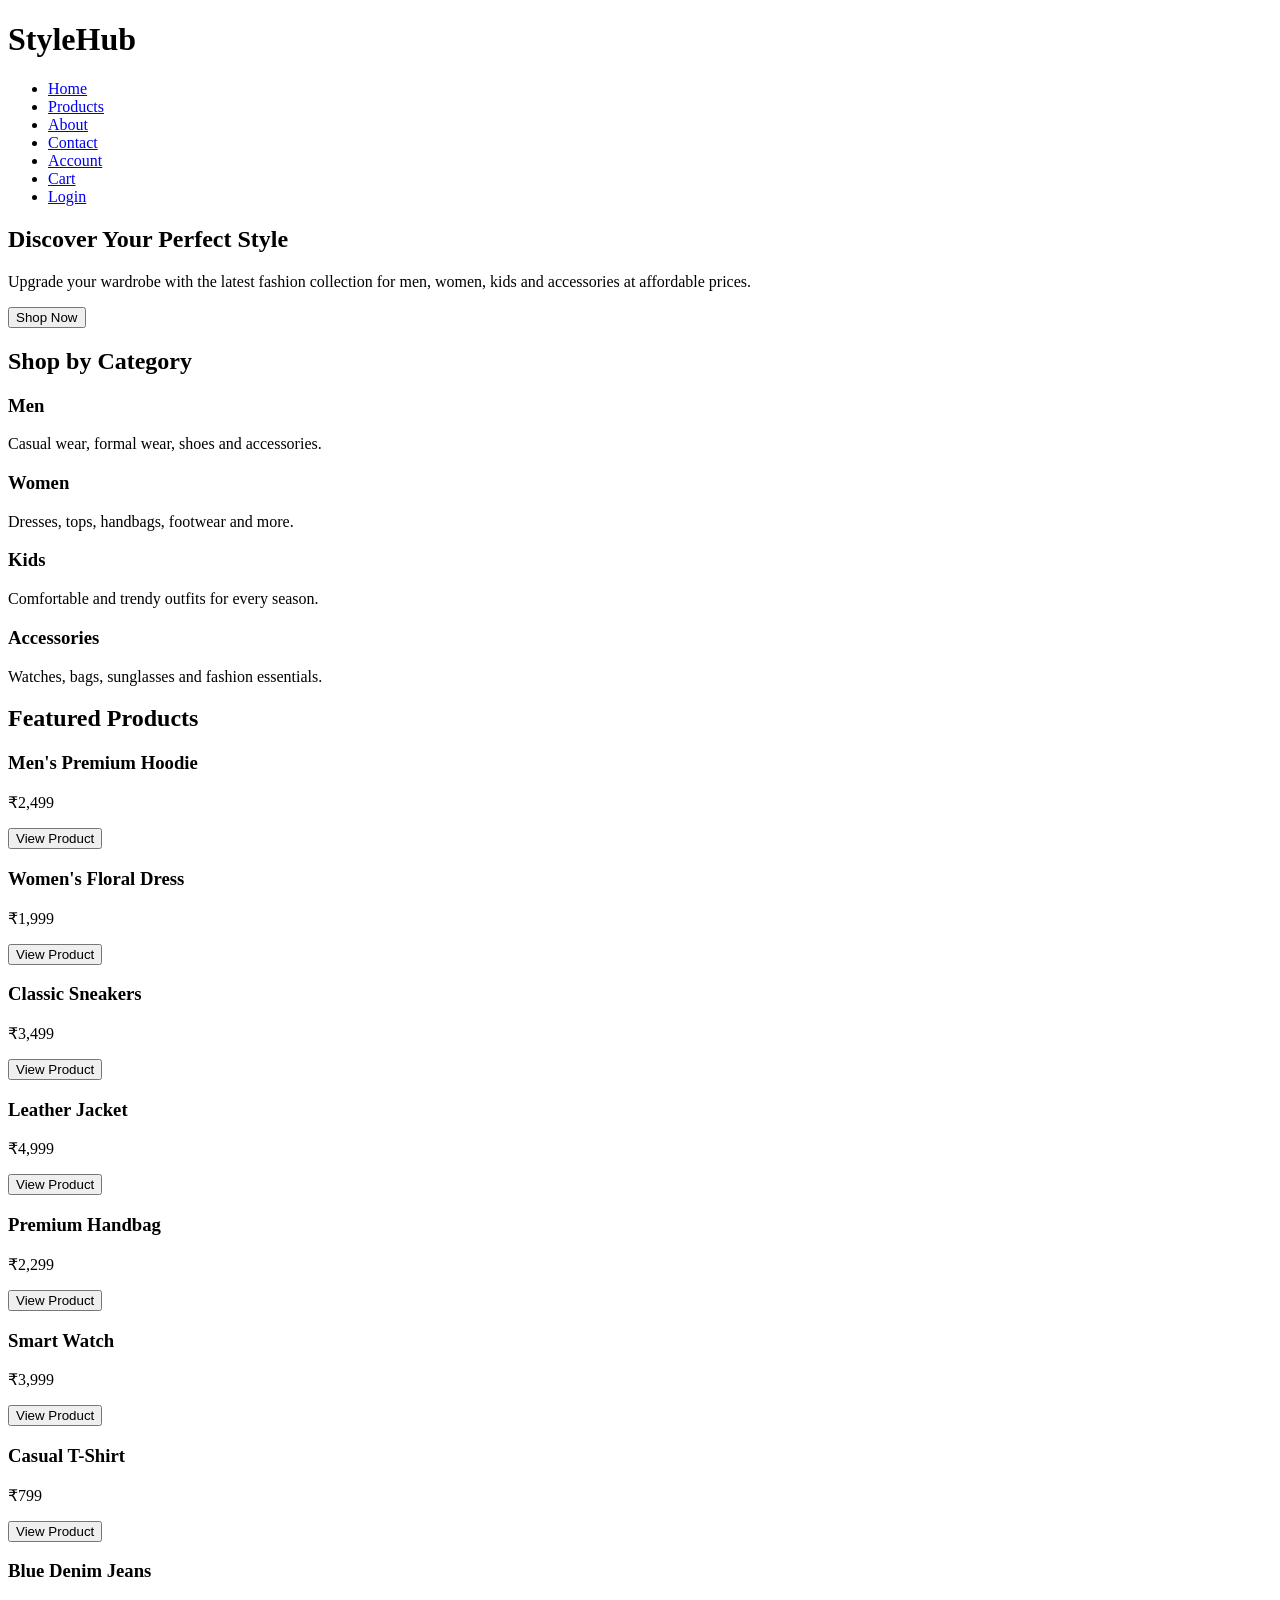
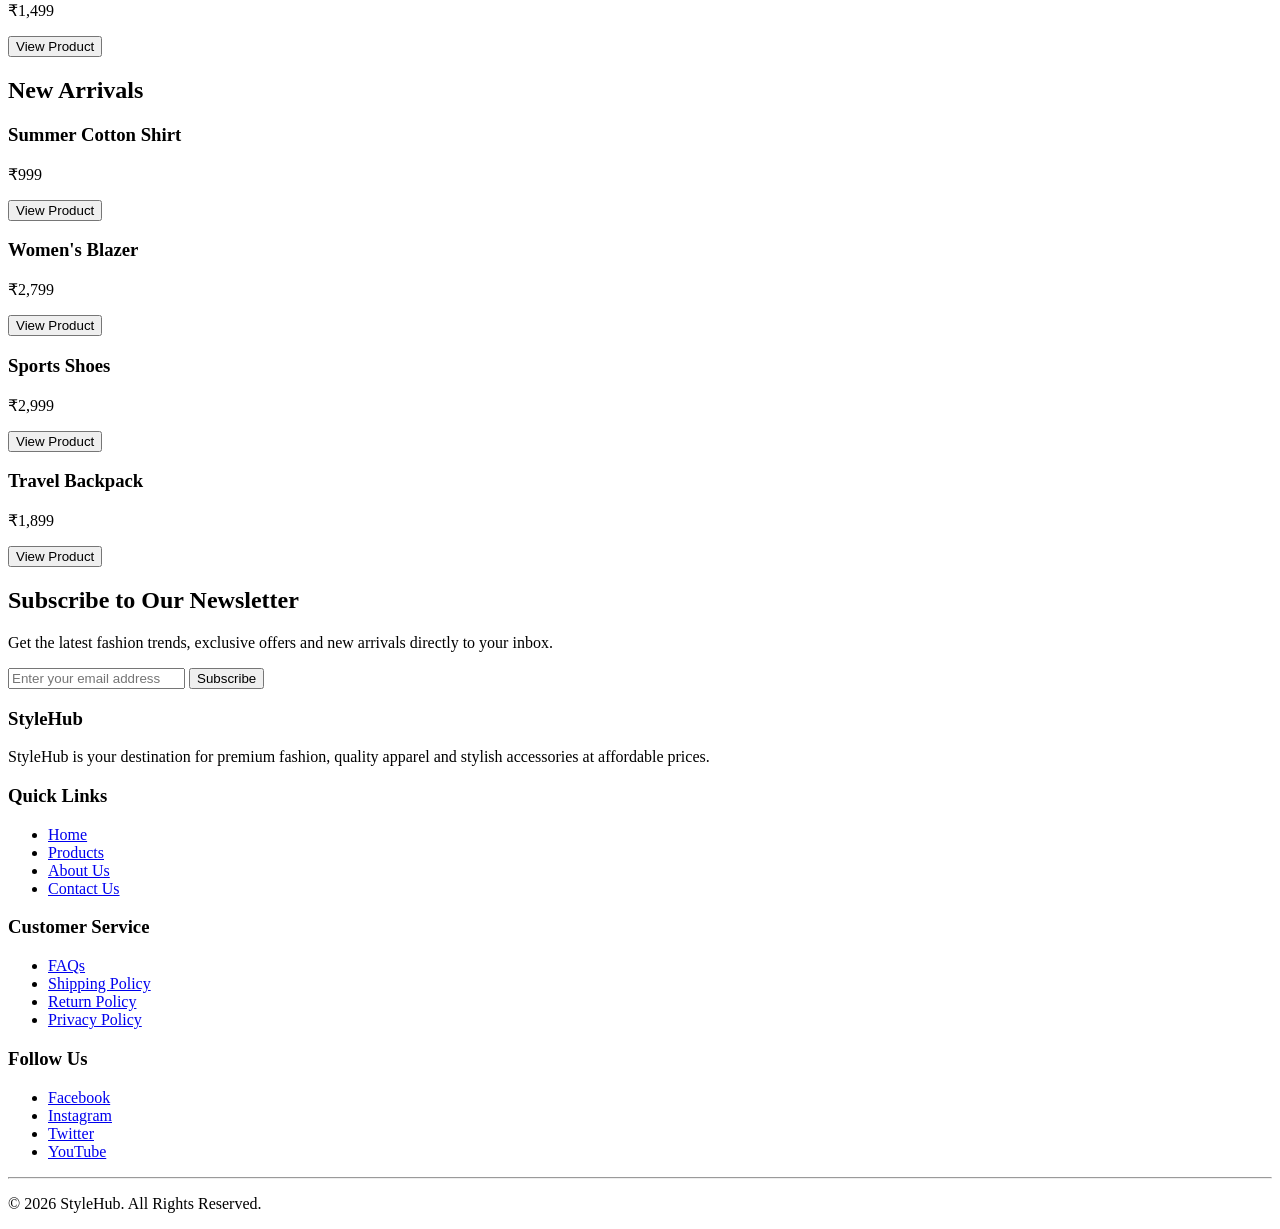
==== index.html @ c5a5be0a "Day 2:Complete HTML structure for StyleHub" ====
<!DOCTYPE html>
<html lang="en">
<head>
    <meta charset="UTF-8">
    <meta name="viewport" content="width=device-width, initial-scale=1.0">
    <title>StyleHub | Fashion & Apparel</title>
    <link rel="stylesheet" href="style.css">
</head>

<body>

<header>

    <div class="logo">
        <h1>StyleHub</h1>
    </div>

    <nav>
        <ul>
            <li><a href="index.html">Home</a></li>
            <li><a href="products.html">Products</a></li>
            <li><a href="about.html">About</a></li>
            <li><a href="contact.html">Contact</a></li>
            <li><a href="account.html">Account</a></li>
            <li><a href="cart.html">Cart</a></li>
            <li><a href="login.html">Login</a></li>
        </ul>
    </nav>

</header>

<main>

<section class="hero">

    <div class="hero-content">

        <h2>Discover Your Perfect Style</h2>

        <p>
            Upgrade your wardrobe with the latest fashion collection for
            men, women, kids and accessories at affordable prices.
        </p>

        <a href="products.html">
            <button>Shop Now</button>
        </a>

    </div>

</section>

<section class="categories">

<h2>Shop by Category</h2>

<div class="category-container">

<div class="category-card">
<h3>Men</h3>
<p>Casual wear, formal wear, shoes and accessories.</p>
</div>

<div class="category-card">
<h3>Women</h3>
<p>Dresses, tops, handbags, footwear and more.</p>
</div>

<div class="category-card">
<h3>Kids</h3>
<p>Comfortable and trendy outfits for every season.</p>
</div>

<div class="category-card">
<h3>Accessories</h3>
<p>Watches, bags, sunglasses and fashion essentials.</p>
</div>

</div>

</section>

<section class="featured-products">

<h2>Featured Products</h2>

<div class="product-container">

<div class="product-card">

<h3>Men's Premium Hoodie</h3>

<p>₹2,499</p>

<a href="product.html">
<button>View Product</button>
</a>

</div>

<div class="product-card">

<h3>Women's Floral Dress</h3>

<p>₹1,999</p>

<a href="product.html">
<button>View Product</button>
</a>

</div>

<div class="product-card">

<h3>Classic Sneakers</h3>

<p>₹3,499</p>

<a href="product.html">
<button>View Product</button>
</a>

</div>

<div class="product-card">

<h3>Leather Jacket</h3>

<p>₹4,999</p>

<a href="product.html">
<button>View Product</button>
</a>

</div>

<div class="product-card">

<h3>Premium Handbag</h3>

<p>₹2,299</p>

<a href="product.html">
<button>View Product</button>
</a>

</div>

<div class="product-card">

<h3>Smart Watch</h3>

<p>₹3,999</p>

<a href="product.html">
<button>View Product</button>
</a>

</div>

<div class="product-card">

<h3>Casual T-Shirt</h3>

<p>₹799</p>

<a href="product.html">
<button>View Product</button>
</a>

</div>

<div class="product-card">

<h3>Blue Denim Jeans</h3>

<p>₹1,499</p>

<a href="product.html">
<button>View Product</button>
</a>

</div>

</div>

</section>
<!-- New Arrivals -->

<section class="new-arrivals">

<h2>New Arrivals</h2>

<div class="product-container">

<div class="product-card">
<h3>Summer Cotton Shirt</h3>
<p>₹999</p>
<a href="product.html"><button>View Product</button></a>
</div>

<div class="product-card">
<h3>Women's Blazer</h3>
<p>₹2,799</p>
<a href="product.html"><button>View Product</button></a>
</div>

<div class="product-card">
<h3>Sports Shoes</h3>
<p>₹2,999</p>
<a href="product.html"><button>View Product</button></a>
</div>

<div class="product-card">
<h3>Travel Backpack</h3>
<p>₹1,899</p>
<a href="product.html"><button>View Product</button></a>
</div>

</div>

</section>

<!-- Newsletter -->

<section class="newsletter">

<h2>Subscribe to Our Newsletter</h2>

<p>
Get the latest fashion trends, exclusive offers and new arrivals directly to your inbox.
</p>

<form>

<input
type="email"
placeholder="Enter your email address"
required>

<button type="submit">
Subscribe
</button>

</form>

</section>

</main>

<!-- Footer -->

<footer>

<div class="footer-section">

<h3>StyleHub</h3>

<p>
StyleHub is your destination for premium fashion, quality apparel and stylish accessories at affordable prices.
</p>

</div>

<div class="footer-section">

<h3>Quick Links</h3>

<ul>
<li><a href="index.html">Home</a></li>
<li><a href="products.html">Products</a></li>
<li><a href="about.html">About Us</a></li>
<li><a href="contact.html">Contact Us</a></li>
</ul>

</div>

<div class="footer-section">

<h3>Customer Service</h3>

<ul>
<li><a href="#">FAQs</a></li>
<li><a href="#">Shipping Policy</a></li>
<li><a href="#">Return Policy</a></li>
<li><a href="#">Privacy Policy</a></li>
</ul>

</div>

<div class="footer-section">

<h3>Follow Us</h3>

<ul>
<li><a href="#">Facebook</a></li>
<li><a href="#">Instagram</a></li>
<li><a href="#">Twitter</a></li>
<li><a href="#">YouTube</a></li>
</ul>

</div>

<hr>

<p class="copyright">
&copy; 2026 StyleHub. All Rights Reserved.
</p>

</footer>

</body>
</html>
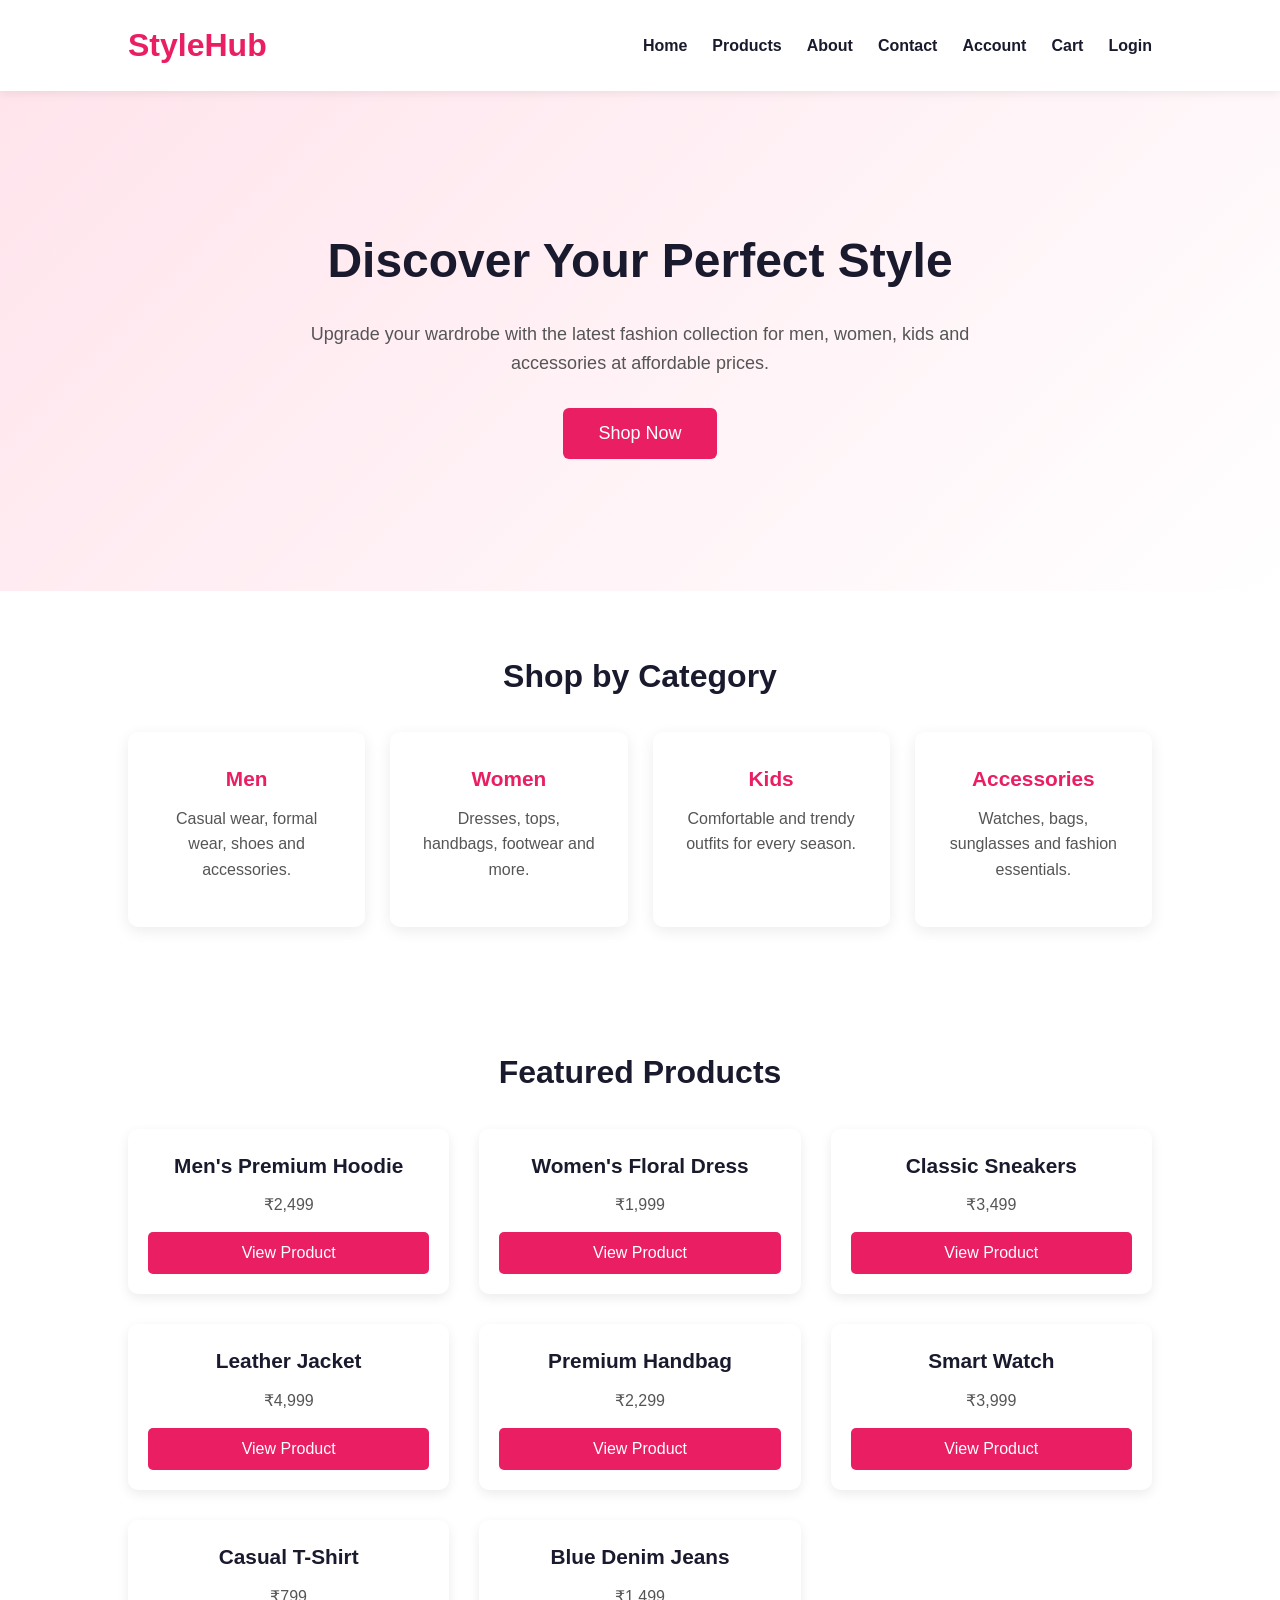
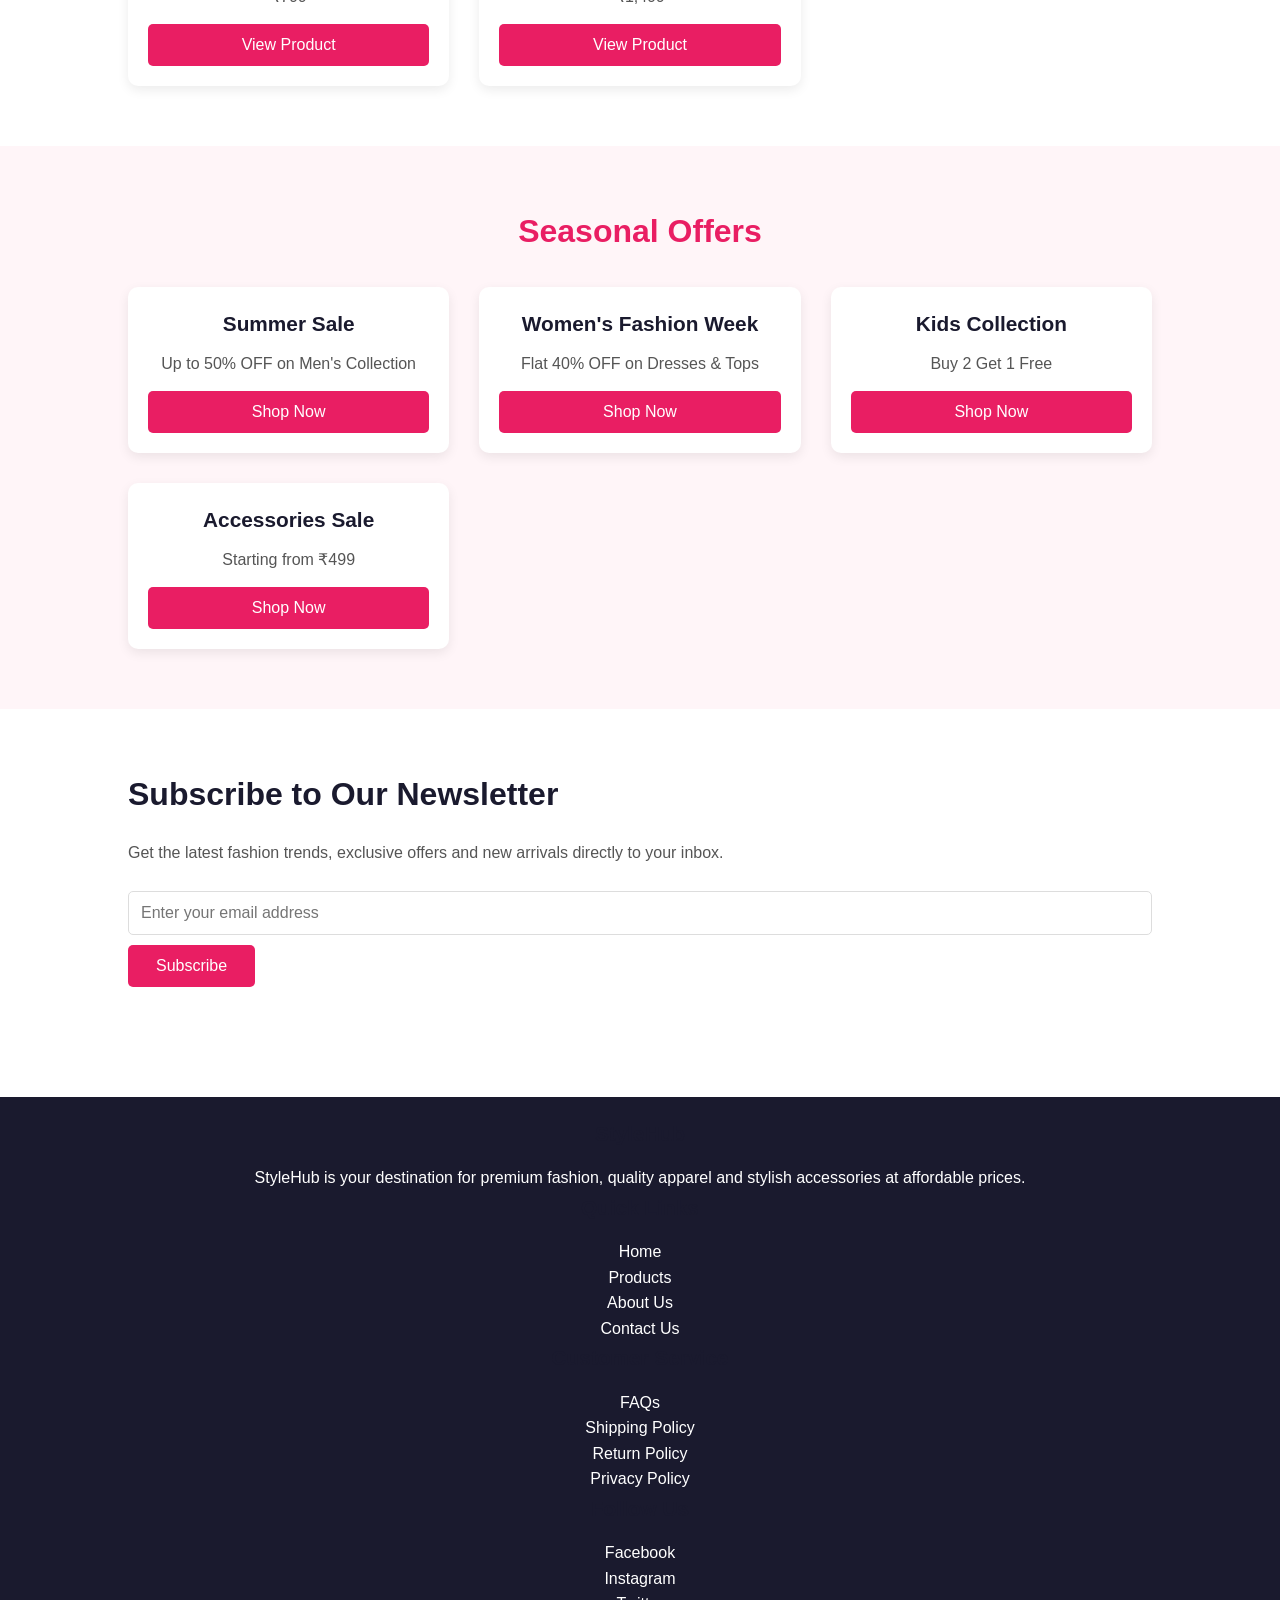
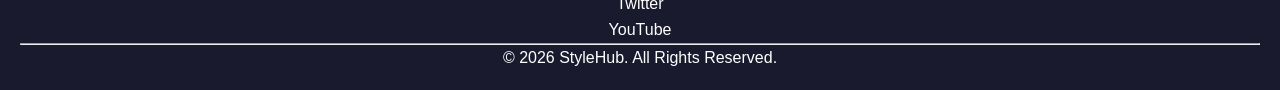
==== commit fec3750f: "Day 3: Update HTML pages and complete CSS styling for StyleHub" ====
--- a/index.html
+++ b/index.html
@@ -185,36 +185,34 @@
 </div>
 
 </section>
-<!-- New Arrivals -->
-
-<section class="new-arrivals">
-
-<h2>New Arrivals</h2>
+<section class="seasonal-offers">
+
+<h2>Seasonal Offers</h2>
 
 <div class="product-container">
 
 <div class="product-card">
-<h3>Summer Cotton Shirt</h3>
-<p>₹999</p>
-<a href="product.html"><button>View Product</button></a>
-</div>
-
-<div class="product-card">
-<h3>Women's Blazer</h3>
-<p>₹2,799</p>
-<a href="product.html"><button>View Product</button></a>
-</div>
-
-<div class="product-card">
-<h3>Sports Shoes</h3>
-<p>₹2,999</p>
-<a href="product.html"><button>View Product</button></a>
-</div>
-
-<div class="product-card">
-<h3>Travel Backpack</h3>
-<p>₹1,899</p>
-<a href="product.html"><button>View Product</button></a>
+<h3>Summer Sale</h3>
+<p>Up to 50% OFF on Men's Collection</p>
+<a href="products.html"><button>Shop Now</button></a>
+</div>
+
+<div class="product-card">
+<h3>Women's Fashion Week</h3>
+<p>Flat 40% OFF on Dresses & Tops</p>
+<a href="products.html"><button>Shop Now</button></a>
+</div>
+
+<div class="product-card">
+<h3>Kids Collection</h3>
+<p>Buy 2 Get 1 Free</p>
+<a href="products.html"><button>Shop Now</button></a>
+</div>
+
+<div class="product-card">
+<h3>Accessories Sale</h3>
+<p>Starting from ₹499</p>
+<a href="products.html"><button>Shop Now</button></a>
 </div>
 
 </div>
--- a/style.css
+++ b/style.css
@@ -0,0 +1,582 @@
+/* ===================================
+   GLOBAL RESET
+=================================== */
+
+*{
+    margin:0;
+    padding:0;
+    box-sizing:border-box;
+}
+
+html{
+    scroll-behavior:smooth;
+}
+
+body{
+    font-family:Arial, Helvetica, sans-serif;
+    background:#ffffff;
+    color:#1A1A2E;
+    line-height:1.6;
+}
+
+/* ===================================
+   LINKS
+=================================== */
+
+a{
+    text-decoration:none;
+    color:inherit;
+}
+
+/* ===================================
+   LISTS
+=================================== */
+
+ul{
+    list-style:none;
+}
+
+/* ===================================
+   IMAGES
+=================================== */
+
+img{
+    max-width:100%;
+    display:block;
+}
+
+/* ===================================
+   MAIN
+=================================== */
+
+main{
+    min-height:70vh;
+}
+
+/* ===================================
+   SECTIONS
+=================================== */
+
+section{
+    padding:60px 10%;
+}
+
+/* ===================================
+   HEADINGS
+=================================== */
+
+h1{
+    font-size:2.2rem;
+    color:#E91E63;
+}
+
+h2{
+    font-size:2rem;
+    color:#1A1A2E;
+    margin-bottom:20px;
+}
+
+h3{
+    font-size:1.3rem;
+    color:#1A1A2E;
+    margin-bottom:15px;
+}
+
+p{
+    color:#555;
+    margin-bottom:15px;
+}
+
+/* ===================================
+   BUTTONS
+=================================== */
+
+button{
+    background:#E91E63;
+    color:#ffffff;
+    border:none;
+    padding:12px 28px;
+    border-radius:5px;
+    font-size:16px;
+    cursor:pointer;
+    transition:0.3s ease;
+}
+
+button:hover{
+    background:#C2185B;
+}
+
+/* ===================================
+   FORM ELEMENTS
+=================================== */
+
+input,
+textarea,
+select{
+    width:100%;
+    padding:12px;
+    margin:10px 0;
+    border:1px solid #dddddd;
+    border-radius:5px;
+    font-size:16px;
+    outline:none;
+    transition:0.3s;
+}
+
+input:focus,
+textarea:focus,
+select:focus{
+    border-color:#E91E63;
+}
+
+/* ===================================
+   TABLES
+=================================== */
+
+table{
+    width:100%;
+    border-collapse:collapse;
+    margin-top:20px;
+}
+
+th,
+td{
+    border:1px solid #dddddd;
+    padding:15px;
+    text-align:center;
+}
+
+th{
+    background:#E91E63;
+    color:#ffffff;
+}
+/* ===================================
+   HEADER
+=================================== */
+
+header{
+    display:flex;
+    justify-content:space-between;
+    align-items:center;
+    padding:20px 10%;
+    background:#FFFFFF;
+    box-shadow:0 2px 10px rgba(0,0,0,0.08);
+    position:sticky;
+    top:0;
+    z-index:1000;
+}
+
+.logo h1{
+    color:#E91E63;
+    font-size:32px;
+    font-weight:bold;
+}
+
+/* ===================================
+   NAVIGATION
+=================================== */
+
+nav ul{
+    display:flex;
+    gap:25px;
+}
+
+nav ul li{
+    list-style:none;
+}
+
+nav ul li a{
+    color:#1A1A2E;
+    font-weight:600;
+    transition:0.3s;
+}
+
+nav ul li a:hover{
+    color:#E91E63;
+}
+
+/* ===================================
+   HERO SECTION
+=================================== */
+
+.hero{
+    background:linear-gradient(135deg,#FFE4EC,#FFFFFF);
+    display:flex;
+    justify-content:center;
+    align-items:center;
+    text-align:center;
+    min-height:500px;
+}
+
+.hero-content{
+    max-width:700px;
+}
+
+.hero-content h2{
+    font-size:48px;
+    color:#1A1A2E;
+    margin-bottom:20px;
+}
+
+.hero-content p{
+    font-size:18px;
+    color:#555555;
+    margin-bottom:30px;
+}
+
+.hero-content button{
+    background:#E91E63;
+    color:#FFFFFF;
+    padding:15px 35px;
+    font-size:18px;
+    border:none;
+    border-radius:6px;
+}
+
+.hero-content button:hover{
+    background:#C2185B;
+}
+
+/* ===================================
+   PAGE TITLES
+=================================== */
+
+.page-title{
+    text-align:center;
+}
+
+.page-title h2{
+    font-size:40px;
+    color:#1A1A2E;
+}
+
+.page-title p{
+    color:#666666;
+    font-size:18px;
+}
+/* ===================================
+   CATEGORIES
+=================================== */
+
+.categories{
+    text-align:center;
+}
+
+.category-container{
+    display:grid;
+    grid-template-columns:repeat(auto-fit,minmax(220px,1fr));
+    gap:25px;
+    margin-top:30px;
+}
+
+.category-card{
+    background:#FFFFFF;
+    border-radius:10px;
+    padding:30px;
+    box-shadow:0 4px 15px rgba(0,0,0,0.08);
+    transition:0.3s;
+    cursor:pointer;
+}
+
+.category-card:hover{
+    transform:translateY(-8px);
+    box-shadow:0 10px 25px rgba(233,30,99,0.25);
+}
+
+.category-card h3{
+    color:#E91E63;
+    margin-bottom:10px;
+}
+
+/* ===================================
+   PRODUCTS
+=================================== */
+
+.product-container{
+    display:grid;
+    grid-template-columns:repeat(auto-fit,minmax(250px,1fr));
+    gap:30px;
+    margin-top:30px;
+}
+
+.product-card{
+    background:#FFFFFF;
+    border-radius:10px;
+    padding:20px;
+    text-align:center;
+    box-shadow:0 4px 12px rgba(0,0,0,0.08);
+    transition:0.3s;
+}
+
+.product-card:hover{
+    transform:translateY(-8px);
+    box-shadow:0 10px 25px rgba(233,30,99,0.25);
+}
+
+.product-card img{
+    width:100%;
+    height:250px;
+    object-fit:cover;
+    border-radius:8px;
+    margin-bottom:15px;
+}
+
+.product-card h3{
+    color:#1A1A2E;
+    margin-bottom:10px;
+}
+
+.product-card p{
+    color:#555555;
+    margin-bottom:15px;
+}
+
+.product-card button{
+    width:100%;
+}
+
+/* ===================================
+   SEASONAL OFFERS
+=================================== */
+
+.seasonal-offers{
+    background:#FFF5F8;
+    text-align:center;
+}
+
+.seasonal-offers h2{
+    color:#E91E63;
+    margin-bottom:30px;
+}
+
+/* ===================================
+   FEATURED COLLECTION
+=================================== */
+
+.featured-products{
+    text-align:center;
+}
+/* ===================================
+   SEARCH & FILTER
+=================================== */
+
+.search-filter{
+    display:flex;
+    flex-wrap:wrap;
+    gap:15px;
+    margin-bottom:30px;
+    justify-content:center;
+}
+
+.search-filter input{
+    flex:1;
+    min-width:250px;
+}
+
+.search-filter select{
+    min-width:160px;
+}
+
+/* ===================================
+   PRODUCT DETAILS
+=================================== */
+
+.product-details{
+    display:grid;
+    grid-template-columns:repeat(auto-fit,minmax(320px,1fr));
+    gap:40px;
+    align-items:center;
+}
+
+.product-image img{
+    width:100%;
+    border-radius:10px;
+    box-shadow:0 5px 15px rgba(0,0,0,0.1);
+}
+
+.product-info h2{
+    color:#1A1A2E;
+}
+
+.product-info h3{
+    color:#E91E63;
+    margin:15px 0;
+}
+
+.product-info select{
+    margin-bottom:15px;
+}
+
+.product-info button{
+    width:100%;
+}
+
+/* ===================================
+   CART
+=================================== */
+
+.cart table{
+    margin-top:25px;
+}
+
+.cart h2{
+    text-align:center;
+    margin-bottom:25px;
+}
+
+/* ===================================
+   CHECKOUT
+=================================== */
+
+.checkout form{
+    max-width:700px;
+    margin:auto;
+    background:#FFFFFF;
+    padding:30px;
+    border-radius:10px;
+    box-shadow:0 5px 15px rgba(0,0,0,0.08);
+}
+
+/* ===================================
+   ACCOUNT
+=================================== */
+
+.account{
+    max-width:700px;
+    margin:auto;
+}
+
+.account form{
+    background:#FFFFFF;
+    padding:30px;
+    border-radius:10px;
+    box-shadow:0 5px 15px rgba(0,0,0,0.08);
+}
+
+.account hr{
+    margin:25px 0;
+}
+
+/* ===================================
+   ABOUT
+=================================== */
+
+.about{
+    max-width:900px;
+    margin:auto;
+    line-height:1.8;
+}
+
+.about h3{
+    color:#E91E63;
+    margin-top:25px;
+}
+
+/* ===================================
+   CONTACT
+=================================== */
+
+.contact{
+    max-width:700px;
+    margin:auto;
+}
+
+.contact form{
+    background:#FFFFFF;
+    padding:30px;
+    border-radius:10px;
+    box-shadow:0 5px 15px rgba(0,0,0,0.08);
+}
+
+.contact h3{
+    color:#E91E63;
+    margin-top:20px;
+}
+/* ===================================
+   FOOTER
+=================================== */
+
+footer{
+    background:#1A1A2E;
+    color:#FFFFFF;
+    text-align:center;
+    padding:20px;
+    margin-top:50px;
+}
+
+footer p{
+    color:#FFFFFF;
+    margin:0;
+}
+
+/* ===================================
+   RESPONSIVE DESIGN
+=================================== */
+
+@media (max-width:768px){
+
+    header{
+        flex-direction:column;
+        gap:15px;
+        padding:15px 5%;
+    }
+
+    nav ul{
+        flex-direction:column;
+        gap:15px;
+        text-align:center;
+    }
+
+    section{
+        padding:40px 5%;
+    }
+
+    .hero{
+        min-height:350px;
+        padding:40px 20px;
+    }
+
+    .hero-content h2{
+        font-size:32px;
+    }
+
+    .hero-content p{
+        font-size:16px;
+    }
+
+    .category-container{
+        grid-template-columns:1fr;
+    }
+
+    .product-container{
+        grid-template-columns:1fr;
+    }
+
+    .product-details{
+        grid-template-columns:1fr;
+    }
+
+    .search-filter{
+        flex-direction:column;
+    }
+
+    .search-filter input,
+    .search-filter select{
+        width:100%;
+    }
+
+    table{
+        display:block;
+        overflow-x:auto;
+    }
+
+    .checkout form,
+    .account form,
+    .contact form{
+        padding:20px;
+    }
+
+    button{
+        width:100%;
+    }
+}
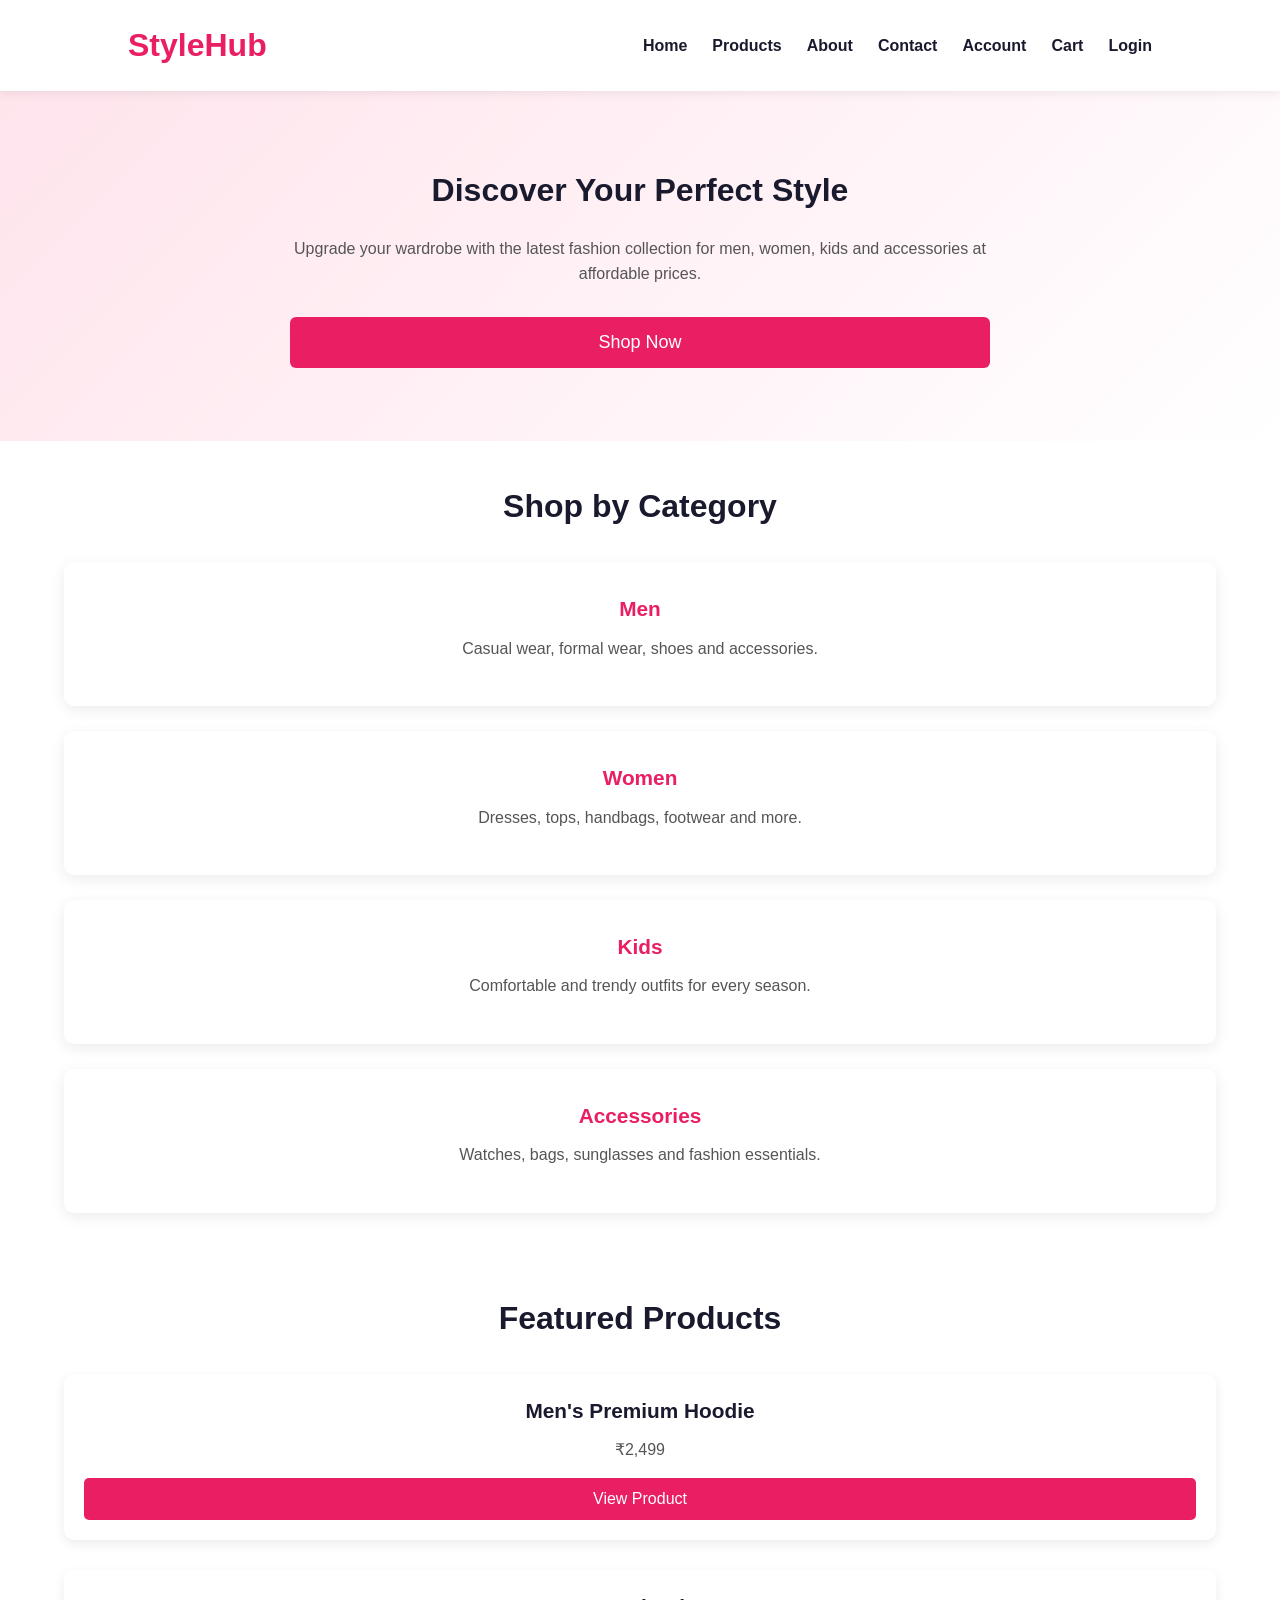
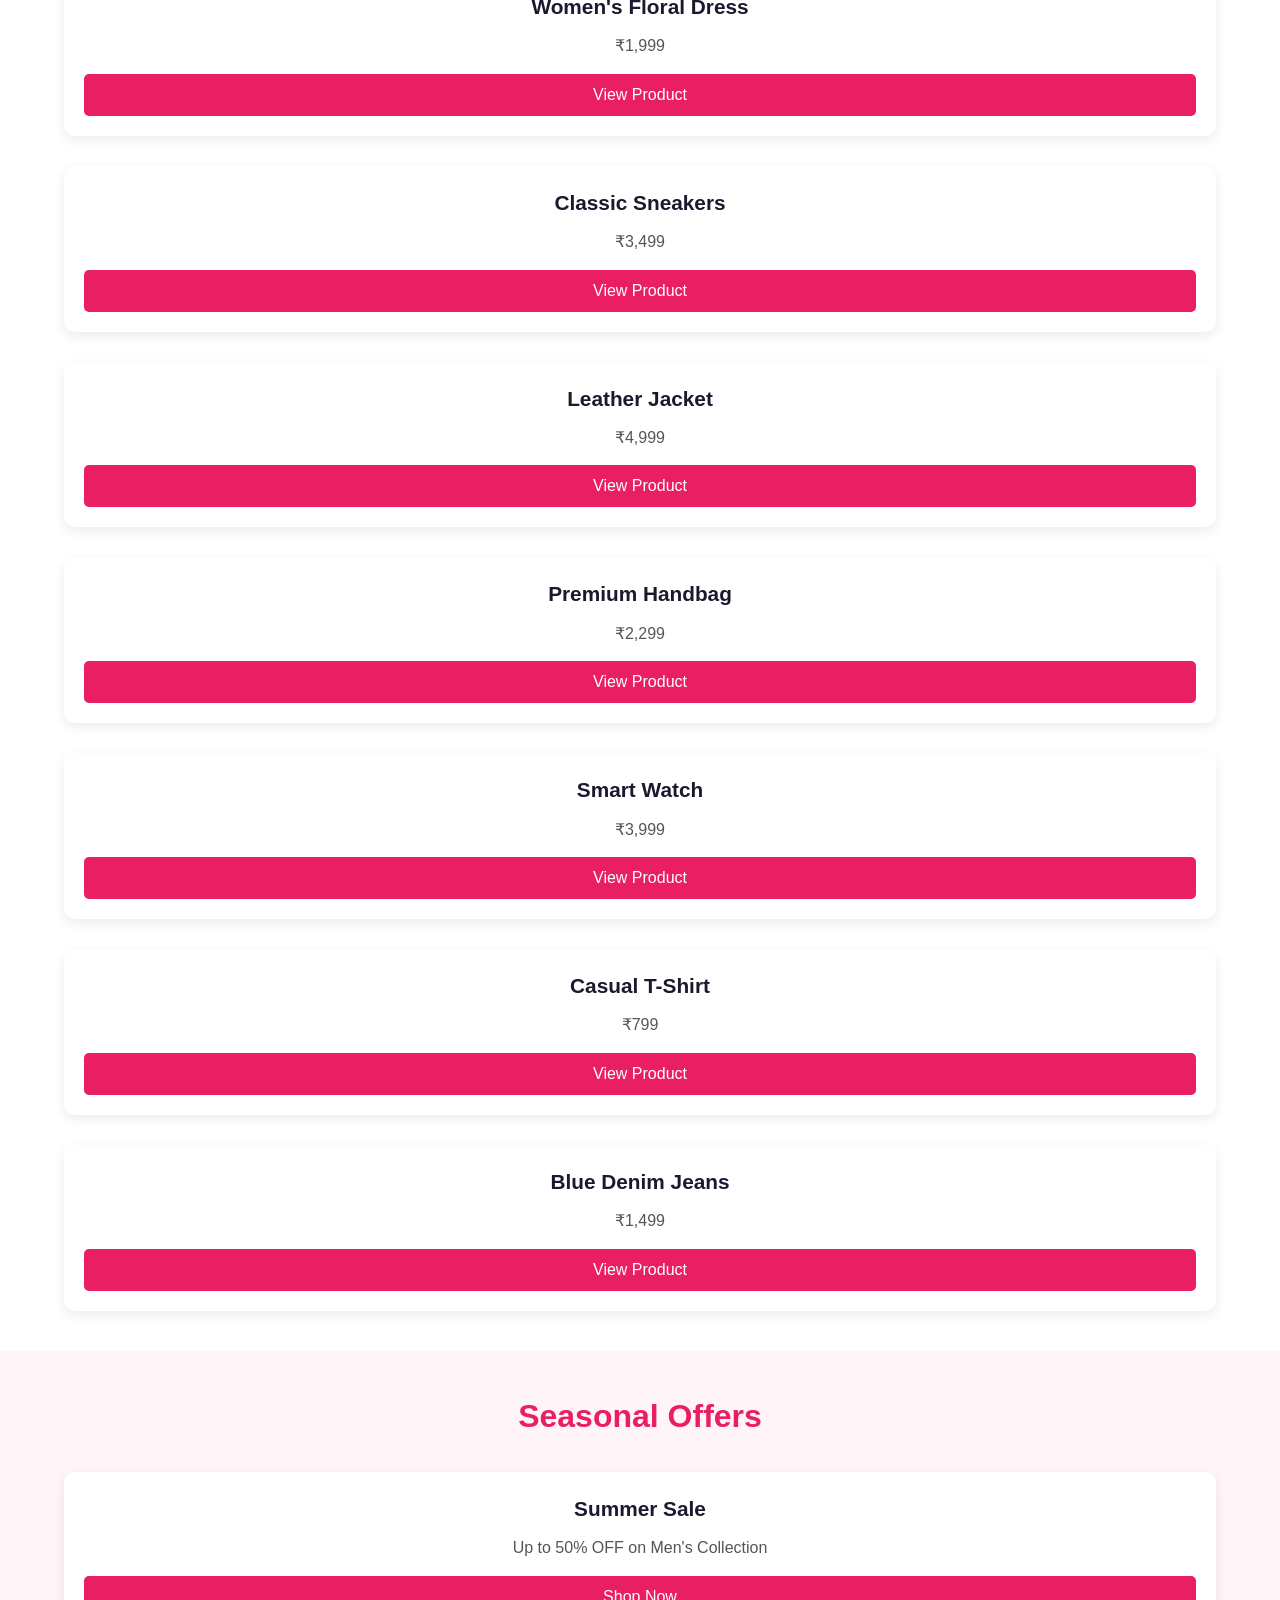
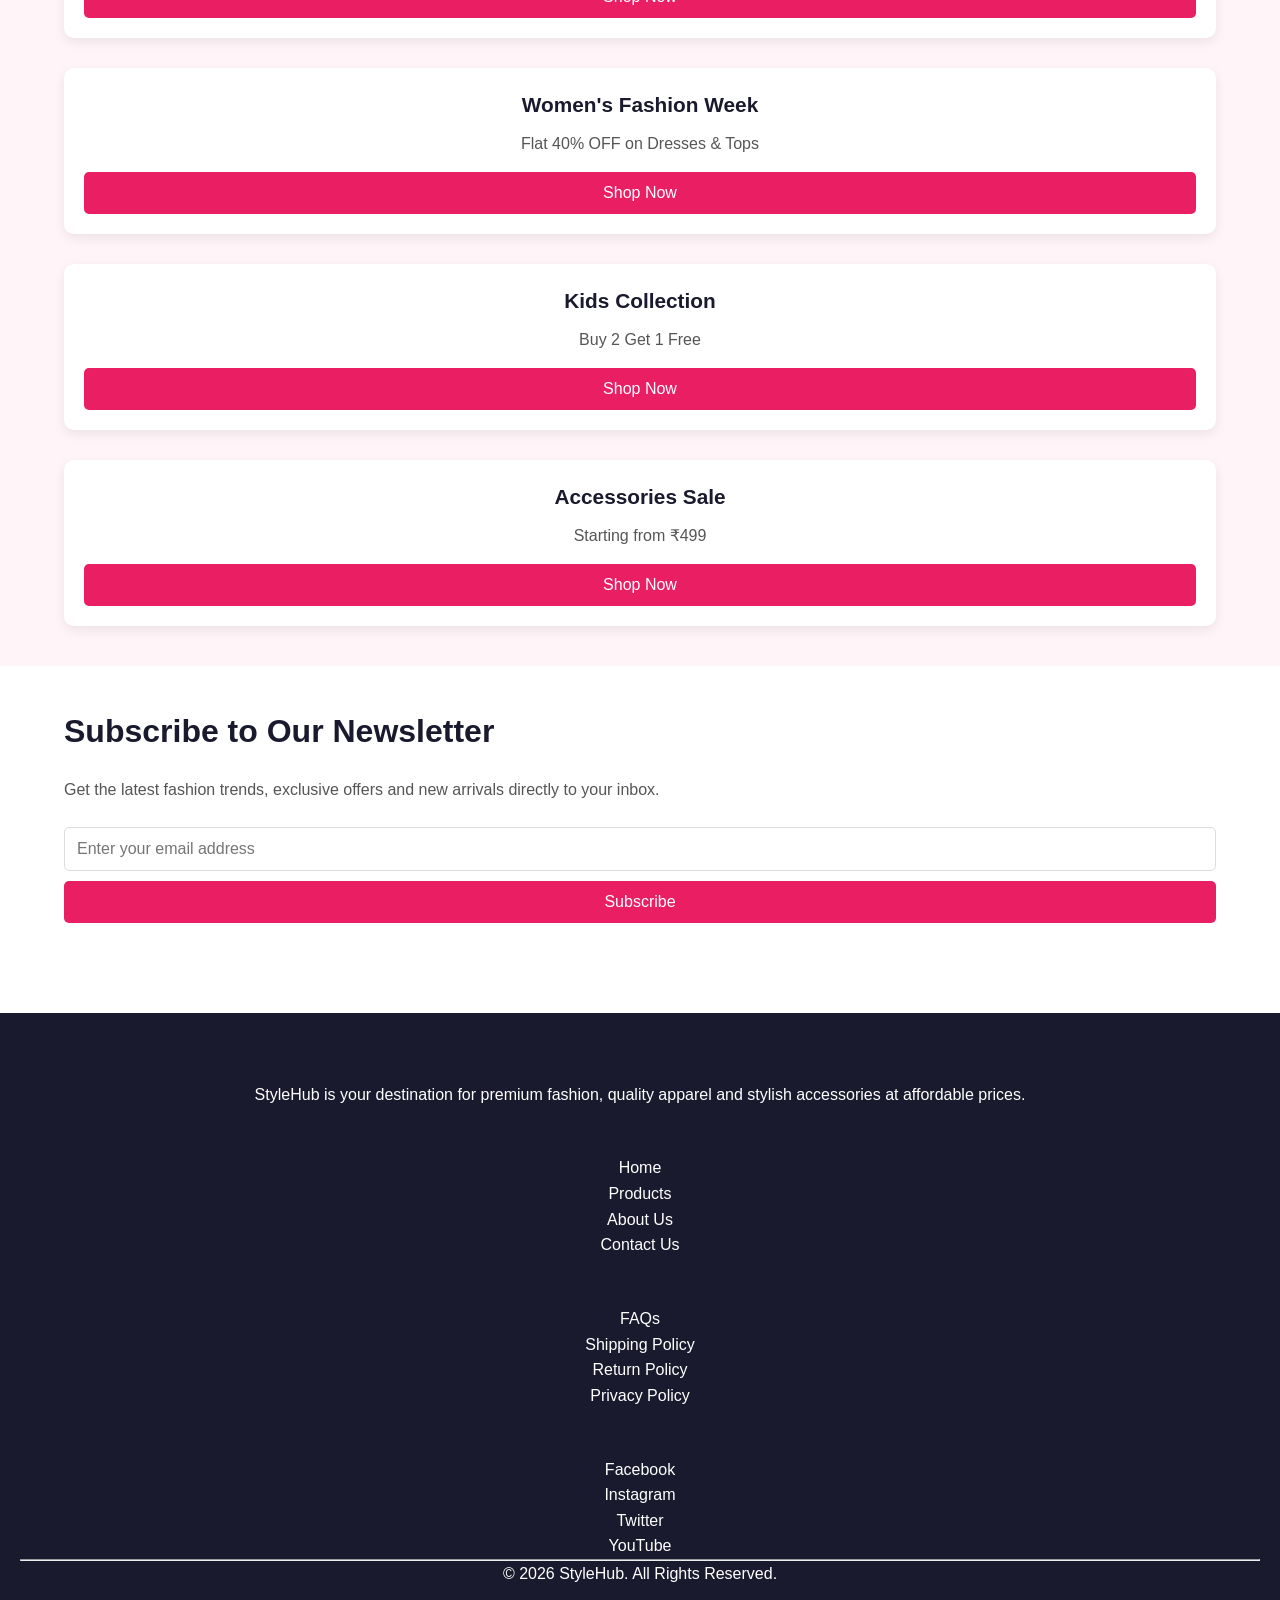
==== commit 8e2220fa: "Day 4: Improve responsive design and add hamburger menu" ====
--- a/index.html
+++ b/index.html
@@ -15,17 +15,33 @@
         <h1>StyleHub</h1>
     </div>
 
-    <nav>
-        <ul>
-            <li><a href="index.html">Home</a></li>
-            <li><a href="products.html">Products</a></li>
-            <li><a href="about.html">About</a></li>
-            <li><a href="contact.html">Contact</a></li>
-            <li><a href="account.html">Account</a></li>
-            <li><a href="cart.html">Cart</a></li>
-            <li><a href="login.html">Login</a></li>
-        </ul>
-    </nav>
+<div class="menu-toggle">
+
+&#9776;
+
+</div>
+
+<nav>
+
+<ul>
+
+<li><a href="index.html">Home</a></li>
+
+<li><a href="products.html">Products</a></li>
+
+<li><a href="about.html">About</a></li>
+
+<li><a href="contact.html">Contact</a></li>
+
+<li><a href="account.html">Account</a></li>
+
+<li><a href="cart.html">Cart</a></li>
+
+<li><a href="login.html">Login</a></li>
+
+</ul>
+
+</nav>
 
 </header>
 
@@ -307,5 +323,7 @@
 
 </footer>
 
+<script src="script.js"></script>
+
 </body>
 </html>
--- a/style.css
+++ b/style.css
@@ -513,19 +513,89 @@
    RESPONSIVE DESIGN
 =================================== */
 
+/* ===================================
+   HAMBURGER MENU
+=================================== */
+
+.menu-toggle{
+    display:none;
+    font-size:30px;
+    cursor:pointer;
+    color:#E91E63;
+}
+
+/* ===================================
+   MOBILE RESPONSIVE
+=================================== */
+
 @media (max-width:768px){
 
     header{
         flex-direction:column;
-        gap:15px;
+        align-items:flex-start;
         padding:15px 5%;
     }
 
+    .menu-toggle{
+        display:block;
+        align-self:flex-end;
+        margin-bottom:10px;
+    }
+
+    nav{
+        width:100%;
+    }
+
     nav ul{
+        display:none;
         flex-direction:column;
+        width:100%;
+        background:#FFFFFF;
+        padding:15px 0;
         gap:15px;
         text-align:center;
     }
+
+    nav ul.active{
+        display:flex;
+    }
+
+    section{
+        padding:40px 5%;
+    }
+
+    .hero{
+        min-height:350px;
+        padding:40px 20px;
+    }
+
+    .hero-content h2{
+        font-size:32px;
+    }
+
+    .hero-content p{
+        font-size:16px;
+    }
+
+    .category-container,
+    .product-container,
+    .product-details{
+        grid-template-columns:1fr;
+    }
+
+    .search-filter{
+        flex-direction:column;
+    }
+
+    table{
+        display:block;
+        overflow-x:auto;
+    }
+
+    button{
+        width:100%;
+    }
+}
 
     section{
         padding:40px 5%;
@@ -579,4 +649,3 @@
     button{
         width:100%;
     }
-}
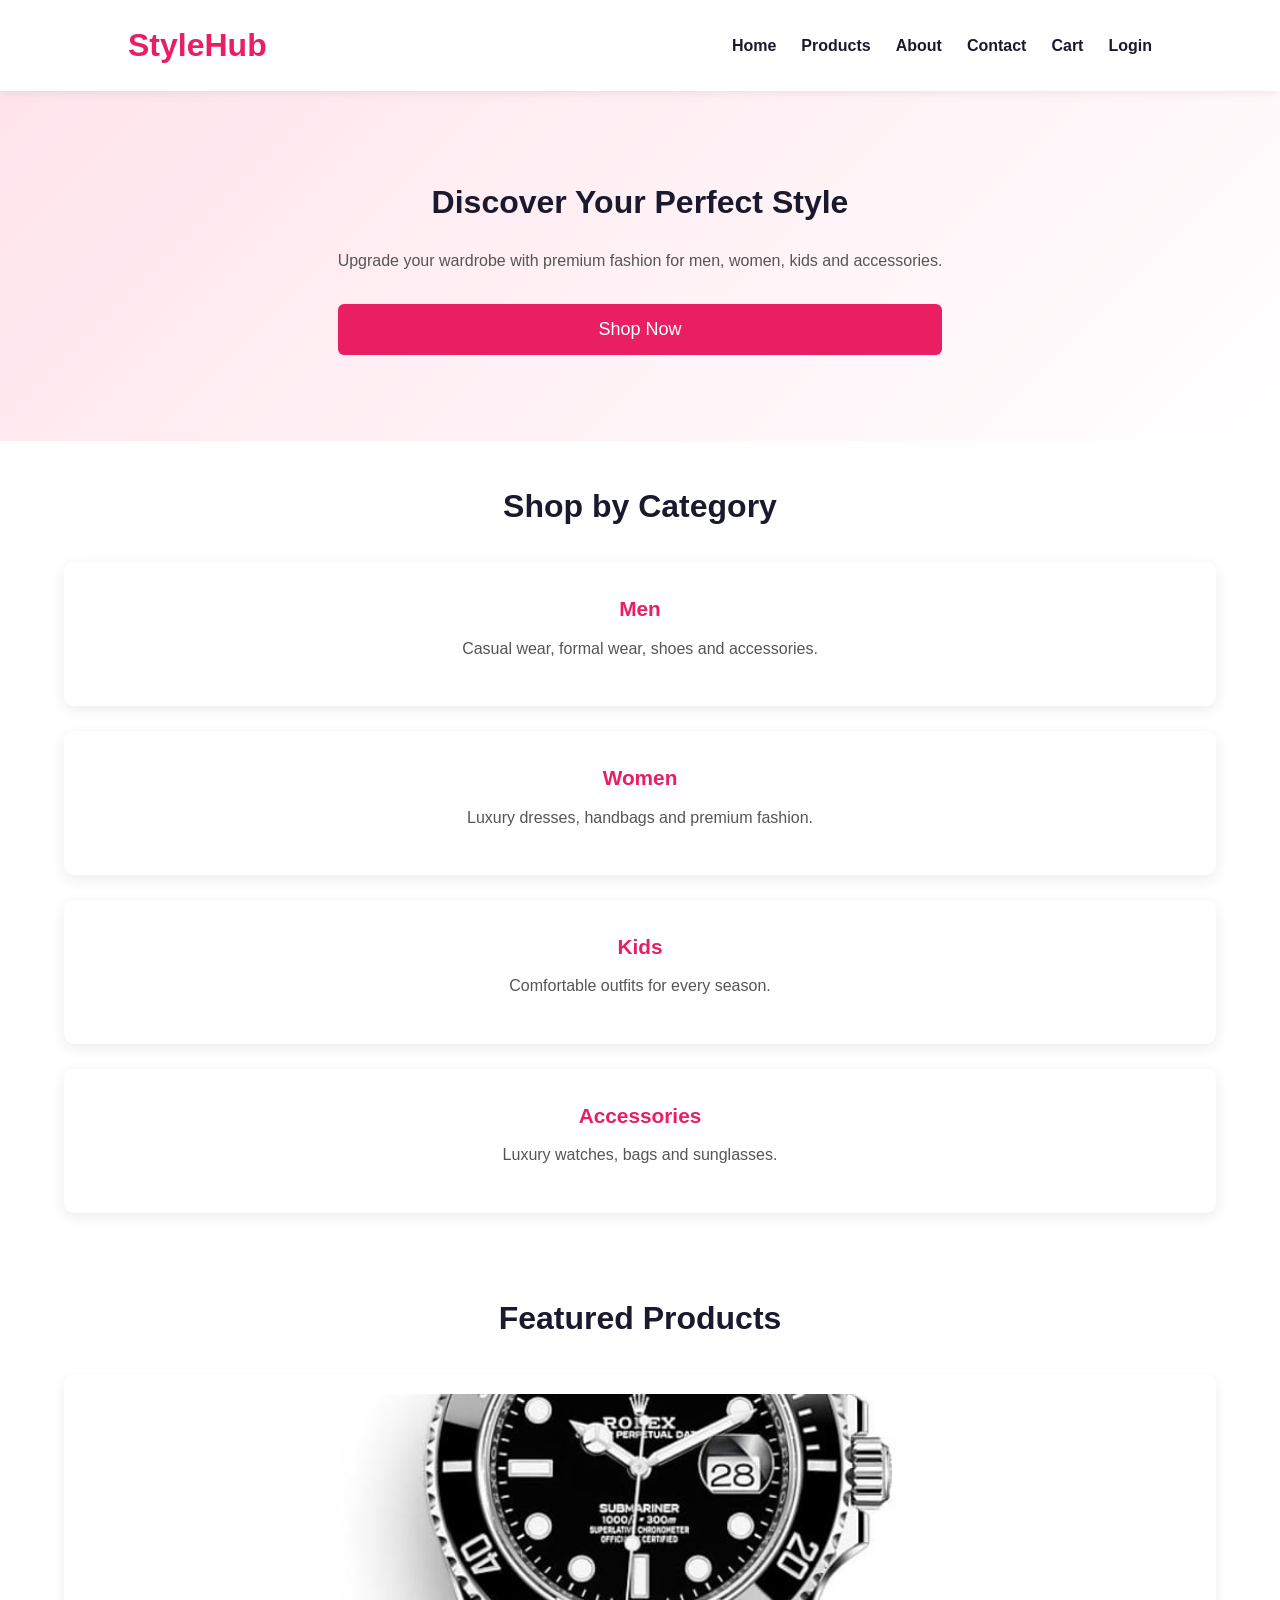
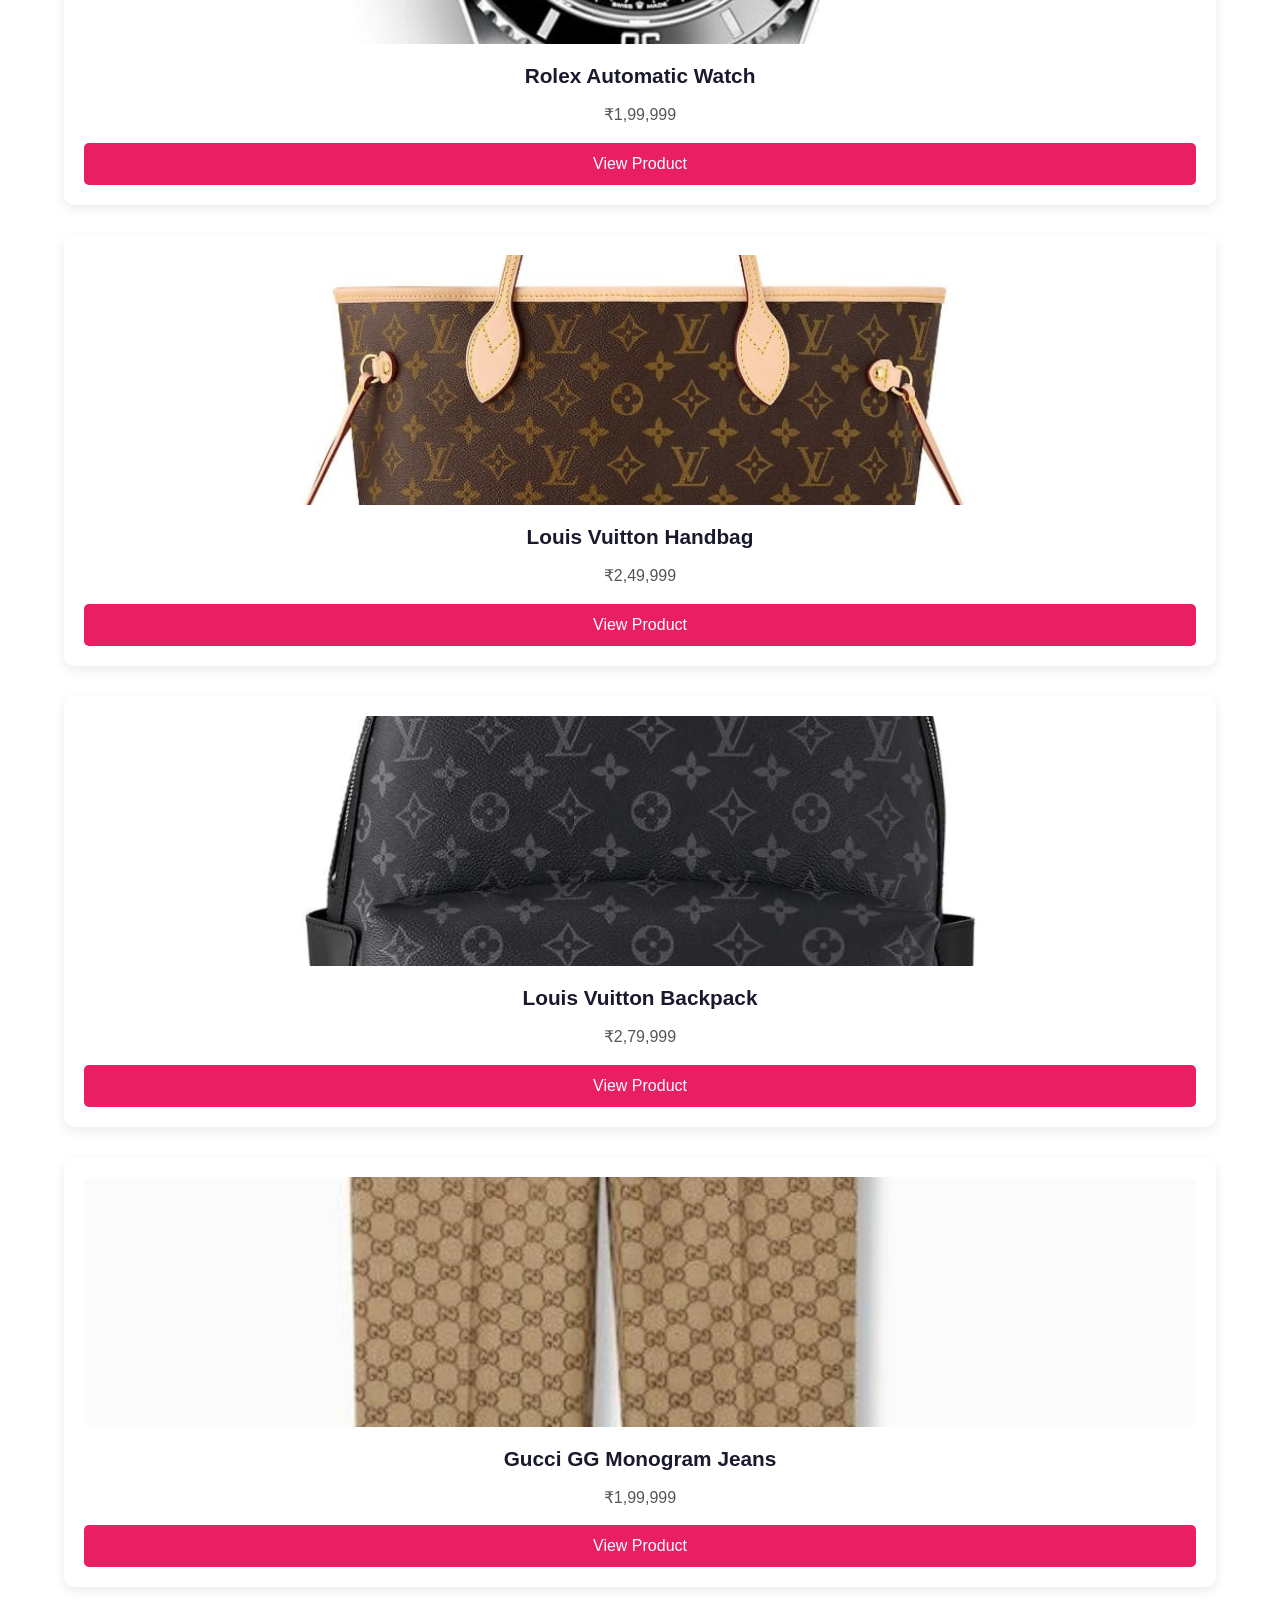
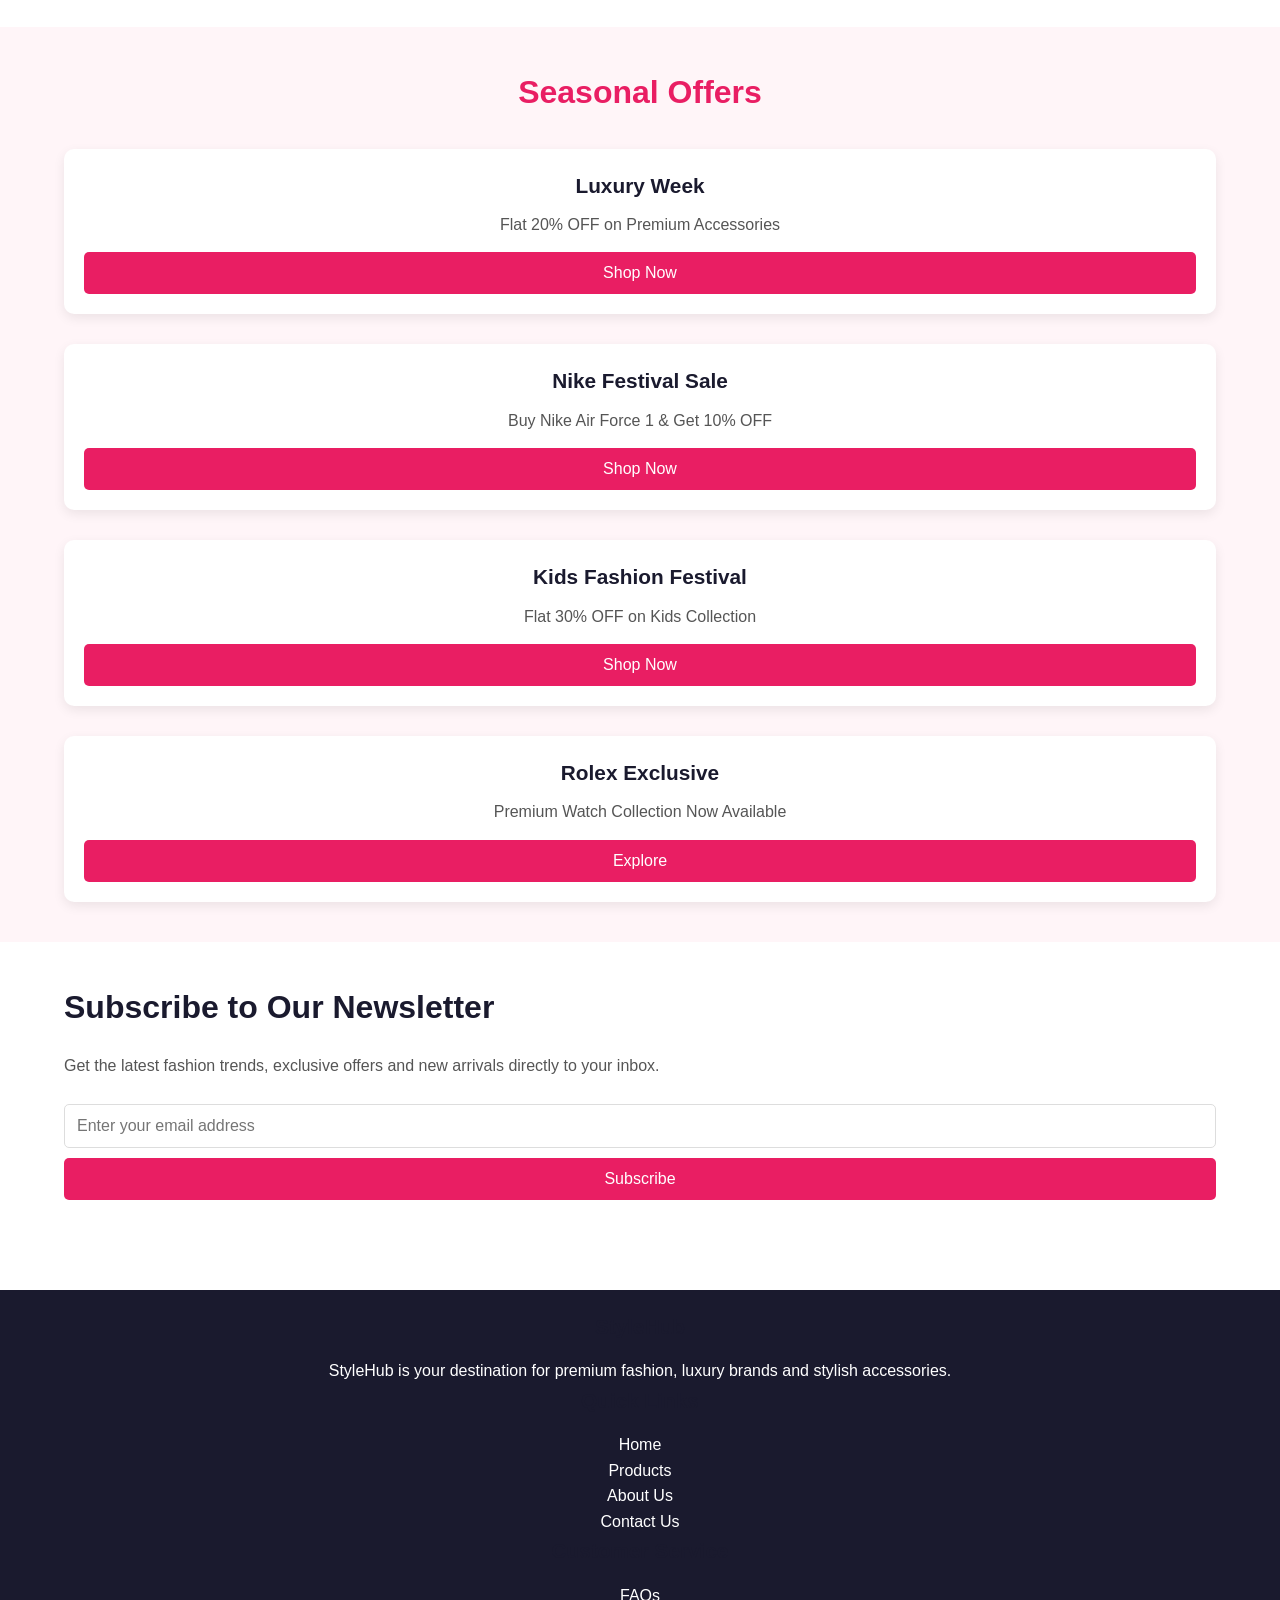
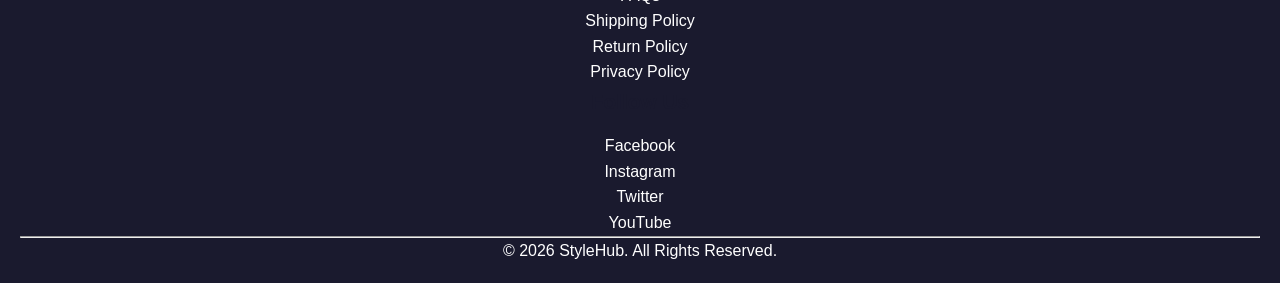
==== commit 892b0f08: "Complete Day 6: Testing, bug fixes, cart discounts, checkout and demo account" ====
--- a/index.html
+++ b/index.html
@@ -1,19 +1,28 @@
 <!DOCTYPE html>
 <html lang="en">
+
 <head>
-    <meta charset="UTF-8">
-    <meta name="viewport" content="width=device-width, initial-scale=1.0">
-    <title>StyleHub | Fashion & Apparel</title>
-    <link rel="stylesheet" href="style.css">
+
+<meta charset="UTF-8">
+
+<meta name="viewport"
+content="width=device-width, initial-scale=1.0">
+
+<title>StyleHub | Fashion & Apparel</title>
+
+<link rel="stylesheet" href="style.css">
+
 </head>
 
 <body>
 
 <header>
 
-    <div class="logo">
-        <h1>StyleHub</h1>
-    </div>
+<div class="logo">
+
+<h1>StyleHub</h1>
+
+</div>
 
 <div class="menu-toggle">
 
@@ -39,6 +48,7 @@
 
 <li><a href="login.html">Login</a></li>
 
+
 </ul>
 
 </nav>
@@ -49,20 +59,27 @@
 
 <section class="hero">
 
-    <div class="hero-content">
-
-        <h2>Discover Your Perfect Style</h2>
-
-        <p>
-            Upgrade your wardrobe with the latest fashion collection for
-            men, women, kids and accessories at affordable prices.
-        </p>
-
-        <a href="products.html">
-            <button>Shop Now</button>
-        </a>
-
-    </div>
+<div class="hero-content">
+
+<h2>Discover Your Perfect Style</h2>
+
+<p>
+
+Upgrade your wardrobe with premium fashion for men, women, kids and accessories.
+
+</p>
+
+<a href="products.html">
+
+<button>
+
+Shop Now
+
+</button>
+
+</a>
+
+</div>
 
 </section>
 
@@ -72,25 +89,53 @@
 
 <div class="category-container">
 
-<div class="category-card">
+<a href="products.html?category=men" class="category-card">
+
 <h3>Men</h3>
-<p>Casual wear, formal wear, shoes and accessories.</p>
-</div>
-
-<div class="category-card">
+
+<p>
+
+Casual wear, formal wear, shoes and accessories.
+
+</p>
+
+</a>
+
+<a href="products.html?category=women" class="category-card">
+
 <h3>Women</h3>
-<p>Dresses, tops, handbags, footwear and more.</p>
-</div>
-
-<div class="category-card">
+
+<p>
+
+Luxury dresses, handbags and premium fashion.
+
+</p>
+
+</a>
+
+<a href="products.html?category=kids" class="category-card">
+
 <h3>Kids</h3>
-<p>Comfortable and trendy outfits for every season.</p>
-</div>
-
-<div class="category-card">
+
+<p>
+
+Comfortable outfits for every season.
+
+</p>
+
+</a>
+
+<a href="products.html?category=accessories" class="category-card">
+
 <h3>Accessories</h3>
-<p>Watches, bags, sunglasses and fashion essentials.</p>
-</div>
+
+<p>
+
+Luxury watches, bags and sunglasses.
+
+</p>
+
+</a>
 
 </div>
 
@@ -104,96 +149,80 @@
 
 <div class="product-card">
 
-<h3>Men's Premium Hoodie</h3>
-
-<p>₹2,499</p>
-
-<a href="product.html">
-<button>View Product</button>
-</a>
-
-</div>
-
-<div class="product-card">
-
-<h3>Women's Floral Dress</h3>
-
-<p>₹1,999</p>
-
-<a href="product.html">
-<button>View Product</button>
-</a>
-
-</div>
-
-<div class="product-card">
-
-<h3>Classic Sneakers</h3>
-
-<p>₹3,499</p>
-
-<a href="product.html">
-<button>View Product</button>
-</a>
-
-</div>
-
-<div class="product-card">
-
-<h3>Leather Jacket</h3>
-
-<p>₹4,999</p>
-
-<a href="product.html">
-<button>View Product</button>
-</a>
-
-</div>
-
-<div class="product-card">
-
-<h3>Premium Handbag</h3>
-
-<p>₹2,299</p>
-
-<a href="product.html">
-<button>View Product</button>
-</a>
-
-</div>
-
-<div class="product-card">
-
-<h3>Smart Watch</h3>
-
-<p>₹3,999</p>
-
-<a href="product.html">
-<button>View Product</button>
-</a>
-
-</div>
-
-<div class="product-card">
-
-<h3>Casual T-Shirt</h3>
-
-<p>₹799</p>
-
-<a href="product.html">
-<button>View Product</button>
-</a>
-
-</div>
-
-<div class="product-card">
-
-<h3>Blue Denim Jeans</h3>
-
-<p>₹1,499</p>
-
-<a href="product.html">
-<button>View Product</button>
+<img src="images/watch.jpeg" alt="Rolex Watch">
+
+<h3>Rolex Automatic Watch</h3>
+
+<p>₹1,99,999</p>
+
+<a href="product.html?product=watch">
+
+<button>
+
+View Product
+
+</button>
+
+</a>
+
+</div>
+
+<div class="product-card">
+
+<img src="images/handbag.jpeg" alt="Louis Vuitton Handbag">
+
+<h3>Louis Vuitton Handbag</h3>
+
+<p>₹2,49,999</p>
+
+<a href="product.html?product=handbag">
+
+<button>
+
+View Product
+
+</button>
+
+</a>
+
+</div>
+
+<div class="product-card">
+
+<img src="images/backpack.jpeg" alt="Louis Vuitton Backpack">
+
+<h3>Louis Vuitton Backpack</h3>
+
+<p>₹2,79,999</p>
+
+<a href="product.html?product=backpack">
+
+<button>
+
+View Product
+
+</button>
+
+</a>
+
+</div>
+
+<div class="product-card">
+
+<img src="images/jeans.jpeg" alt="Gucci Jeans">
+
+<h3>Gucci GG Monogram Jeans</h3>
+
+<p>₹1,99,999</p>
+
+<a href="product.html?product=jeans">
+
+<button>
+
+View Product
+
+</button>
+
 </a>
 
 </div>
@@ -201,6 +230,7 @@
 </div>
 
 </section>
+
 <section class="seasonal-offers">
 
 <h2>Seasonal Offers</h2>
@@ -208,27 +238,81 @@
 <div class="product-container">
 
 <div class="product-card">
-<h3>Summer Sale</h3>
-<p>Up to 50% OFF on Men's Collection</p>
-<a href="products.html"><button>Shop Now</button></a>
-</div>
-
-<div class="product-card">
-<h3>Women's Fashion Week</h3>
-<p>Flat 40% OFF on Dresses & Tops</p>
-<a href="products.html"><button>Shop Now</button></a>
-</div>
-
-<div class="product-card">
-<h3>Kids Collection</h3>
-<p>Buy 2 Get 1 Free</p>
-<a href="products.html"><button>Shop Now</button></a>
-</div>
-
-<div class="product-card">
-<h3>Accessories Sale</h3>
-<p>Starting from ₹499</p>
-<a href="products.html"><button>Shop Now</button></a>
+
+<h3>Luxury Week</h3>
+
+<p>
+
+Flat 20% OFF on Premium Accessories
+
+</p>
+
+<a href="products.html?category=accessories"><button>
+
+Shop Now
+
+</button>
+
+</a>
+
+</div>
+
+<div class="product-card">
+
+<h3>Nike Festival Sale</h3>
+
+<p>
+
+Buy Nike Air Force 1 & Get 10% OFF
+
+</p>
+
+<a href="product.html?product=sneakers">
+
+<button>
+
+Shop Now
+
+</button>
+
+</a>
+
+</div>
+
+<div class="product-card">
+
+<h3>Kids Fashion Festival</h3>
+
+<p>
+Flat 30% OFF on Kids Collection
+</p>
+
+<a href="products.html?category=kids">
+    <button>Shop Now</button>
+</a>
+
+</div>
+
+<div class="product-card">
+
+<h3>Rolex Exclusive</h3>
+
+<p>
+
+Premium Watch Collection Now Available
+
+</p>
+
+<a href="product.html?product=watch">
+
+<button>
+
+Explore
+
+</button>
+
+</a>
+
 </div>
 
 </div>
@@ -242,7 +326,9 @@
 <h2>Subscribe to Our Newsletter</h2>
 
 <p>
+
 Get the latest fashion trends, exclusive offers and new arrivals directly to your inbox.
+
 </p>
 
 <form>
@@ -253,7 +339,9 @@
 required>
 
 <button type="submit">
+
 Subscribe
+
 </button>
 
 </form>
@@ -262,16 +350,18 @@
 
 </main>
 
-<!-- Footer -->
-
 <footer>
 
+<div class="footer-container">
+
 <div class="footer-section">
 
 <h3>StyleHub</h3>
 
 <p>
-StyleHub is your destination for premium fashion, quality apparel and stylish accessories at affordable prices.
+
+StyleHub is your destination for premium fashion, luxury brands and stylish accessories.
+
 </p>
 
 </div>
@@ -281,10 +371,15 @@
 <h3>Quick Links</h3>
 
 <ul>
+
 <li><a href="index.html">Home</a></li>
+
 <li><a href="products.html">Products</a></li>
+
 <li><a href="about.html">About Us</a></li>
+
 <li><a href="contact.html">Contact Us</a></li>
+
 </ul>
 
 </div>
@@ -294,10 +389,15 @@
 <h3>Customer Service</h3>
 
 <ul>
+
 <li><a href="#">FAQs</a></li>
+
 <li><a href="#">Shipping Policy</a></li>
+
 <li><a href="#">Return Policy</a></li>
+
 <li><a href="#">Privacy Policy</a></li>
+
 </ul>
 
 </div>
@@ -307,18 +407,27 @@
 <h3>Follow Us</h3>
 
 <ul>
+
 <li><a href="#">Facebook</a></li>
+
 <li><a href="#">Instagram</a></li>
+
 <li><a href="#">Twitter</a></li>
+
 <li><a href="#">YouTube</a></li>
+
 </ul>
 
 </div>
 
+</div>
+
 <hr>
 
 <p class="copyright">
+
 &copy; 2026 StyleHub. All Rights Reserved.
+
 </p>
 
 </footer>
@@ -326,4 +435,5 @@
 <script src="script.js"></script>
 
 </body>
+
 </html>
--- a/style.css
+++ b/style.css
@@ -649,3 +649,22 @@
     button{
         width:100%;
     }
+
+
+.payment-option{
+    display:flex;
+    align-items:center;
+    gap:12px;
+    margin:15px 0;
+}
+
+.payment-option input[type="radio"]{
+    width:auto;
+    margin:0;
+}
+
+.payment-option label{
+    margin:0;
+    font-weight:500;
+    cursor:pointer;
+}
